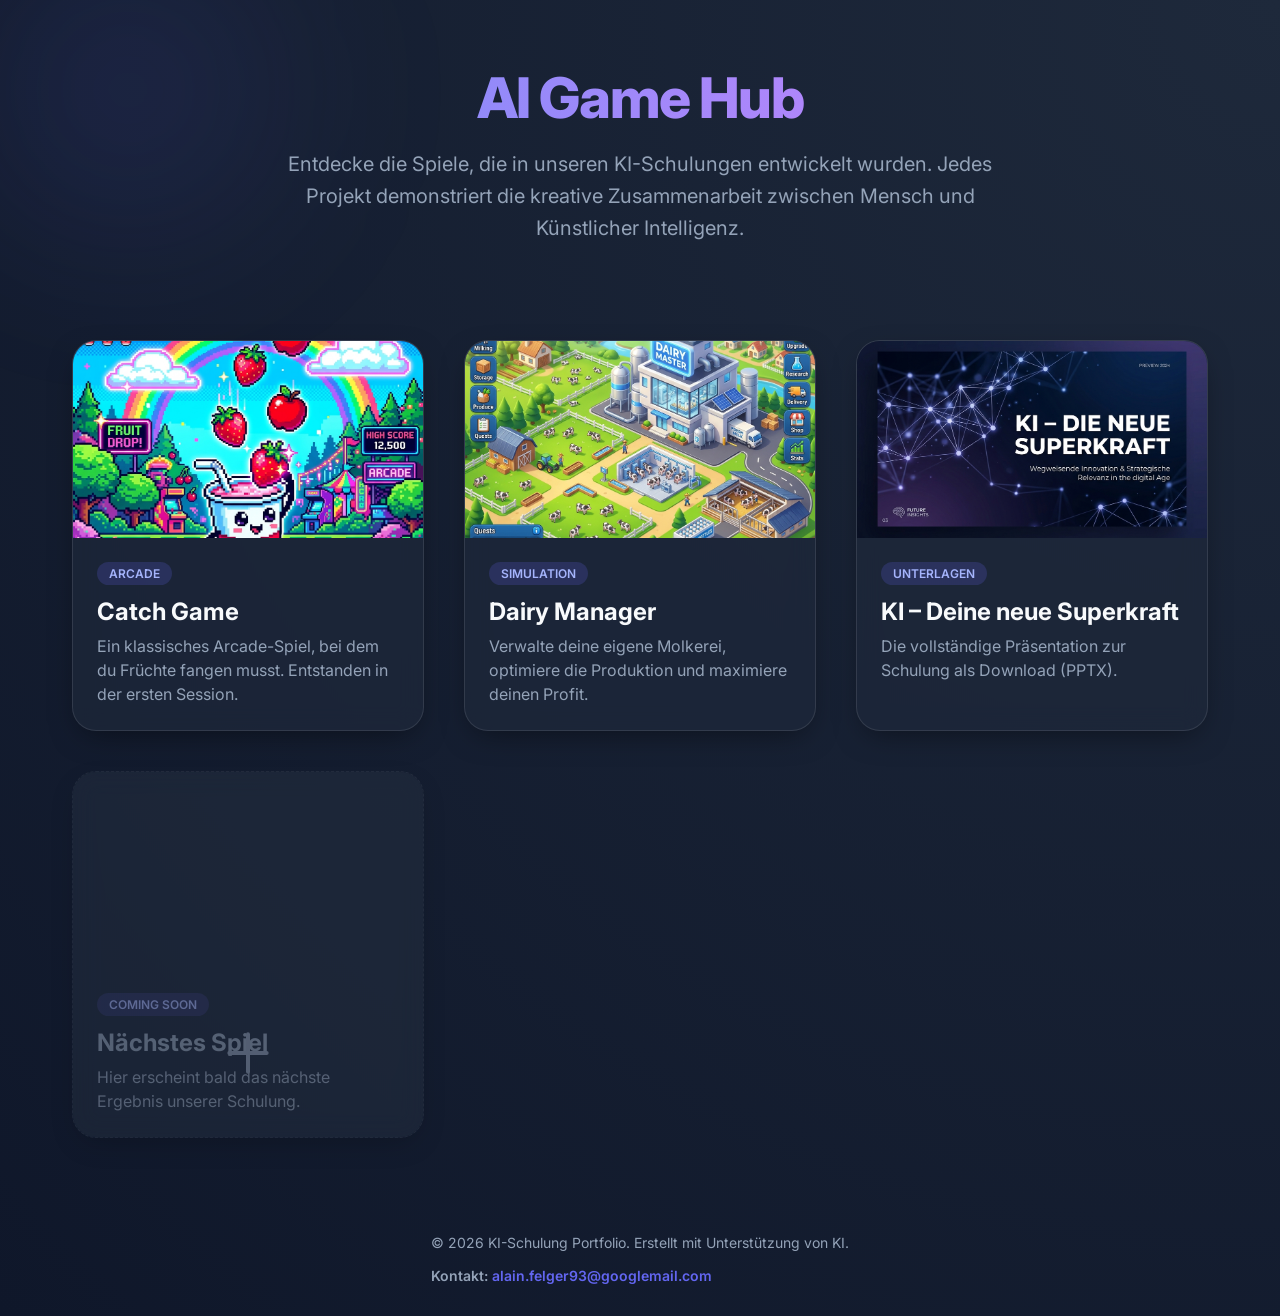
==== index.html @ 840a7109 "inital commit" ====
<!DOCTYPE html>
<html lang="de">
<head>
    <meta charset="UTF-8">
    <meta name="viewport" content="width=device-width, initial-scale=1.0">
    <title>KI-Schulung Game Hub</title>
    <meta name="description" content="Eine Übersicht der Spiele, die während der KI-Schulungen entstanden sind.">
    <link rel="stylesheet" href="style.css">
    <link rel="preconnect" href="https://fonts.googleapis.com">
    <link rel="preconnect" href="https://fonts.gstatic.com" crossorigin>
    <link href="https://fonts.googleapis.com/css2?family=Inter:wght@400;600;700;800&display=swap" rel="stylesheet">
</head>
<body>
    <header>
        <h1>AI Game Hub</h1>
        <p class="subtitle">Entdecke die Spiele, die in unseren KI-Schulungen entwickelt wurden. Jedes Projekt demonstriert die kreative Zusammenarbeit zwischen Mensch und Künstlicher Intelligenz.</p>
    </header>

    <main class="game-grid">
        <!-- Game 1: Catch Game -->
        <a href="Spiel Gruppe 1/catch_game.html" class="game-card" id="game-catch">
            <div class="card-image-container">
                <img src="assets/catch_game.png" alt="Catch Game Preview" class="card-image">
            </div>
            <div class="card-content">
                <span class="card-tag">Arcade</span>
                <h2 class="card-title">Catch Game</h2>
                <p class="card-description">Ein klassisches Arcade-Spiel, bei dem du Früchte fangen musst. Entstanden in der ersten Session.</p>
            </div>
        </a>

        <!-- Game 2: Dairy Manager -->
        <a href="Spiel Gruppe 2/dairy_manager.html" class="game-card" id="game-dairy">
            <div class="card-image-container">
                <img src="assets/dairy_manager.png" alt="Dairy Manager Preview" class="card-image">
            </div>
            <div class="card-content">
                <span class="card-tag">Simulation</span>
                <h2 class="card-title">Dairy Manager</h2>
                <p class="card-description">Verwalte deine eigene Molkerei, optimiere die Produktion und maximiere deinen Profit.</p>
            </div>
        </a>

        <!-- Presentation -->
        <a href="Präsentation/KI – Deine neue Superkraft im Wandel.pptx" download class="game-card" id="presentation-download">
            <div class="card-image-container">
                <img src="assets/presentation.png" alt="Presentation Preview" class="card-image">
            </div>
            <div class="card-content">
                <span class="card-tag">Unterlagen</span>
                <h2 class="card-title">KI – Deine neue Superkraft</h2>
                <p class="card-description">Die vollständige Präsentation zur Schulung als Download (PPTX).</p>
            </div>
        </a>

        <!-- Placeholder for future games -->
        <div class="game-card" style="opacity: 0.5; cursor: default; border-style: dashed;">
            <div class="card-image-container" style="background: rgba(255,255,255,0.05); display: flex; align-items: center; justify-content: center; height: 100%; position: absolute;">
                <svg width="64" height="64" viewBox="0 0 24 24" fill="none" stroke="currentColor" stroke-width="1.5" stroke-linecap="round" stroke-linejoin="round" style="color: var(--text-muted)"><path d="M12 5v14M5 12h14"/></svg>
            </div>
            <div class="card-content" style="margin-top: 56.25%;">
                <span class="card-tag">Coming Soon</span>
                <h2 class="card-title" style="color: var(--text-muted)">Nächstes Spiel</h2>
                <p class="card-description">Hier erscheint bald das nächste Ergebnis unserer Schulung.</p>
            </div>
        </div>
    </main>

    <footer class="footer">
        <p>&copy; 2026 KI-Schulung Portfolio. Erstellt mit Unterstützung von KI.</p>
        <p style="margin-top: 1rem; font-weight: 600;">Kontakt: <a href="mailto:alain.felger93@googlemail.com" style="color: var(--primary); text-decoration: none;">alain.felger93@googlemail.com</a></p>
    </footer>

    <script>
        // Add a nice ripple effect or simple console log for tracking
        document.querySelectorAll('.game-card').forEach(card => {
            card.addEventListener('click', (e) => {
                if (card.hasAttribute('href')) {
                    console.log('Starting game:', card.querySelector('.card-title').innerText);
                }
            });
        });
    </script>
</body>
</html>
---- style.css ----
:root {
    --primary: #6366f1;
    --primary-hover: #4f46e5;
    --bg-dark: #0f172a;
    --bg-card: rgba(30, 41, 59, 0.7);
    --text-main: #f8fafc;
    --text-muted: #94a3b8;
    --glass-border: rgba(255, 255, 255, 0.1);
    --shadow: 0 10px 30px -10px rgba(0, 0, 0, 0.5);
    --font-sans: 'Inter', system-ui, -apple-system, sans-serif;
}

* {
    margin: 0;
    padding: 0;
    box-sizing: border-box;
}

body {
    background-color: var(--bg-dark);
    color: var(--text-main);
    font-family: var(--font-sans);
    min-height: 100vh;
    display: flex;
    flex-direction: column;
    align-items: center;
    overflow-x: hidden;
    background: radial-gradient(circle at top right, #1e293b, #0f172a);
}

/* Animated background elements */
body::before {
    content: '';
    position: fixed;
    top: -10%;
    left: -10%;
    width: 40%;
    height: 40%;
    background: radial-gradient(circle, rgba(99, 102, 241, 0.15) 0%, transparent 70%);
    z-index: -1;
    filter: blur(80px);
    animation: pulse 15s infinite alternate;
}

@keyframes pulse {
    0% { transform: translate(0, 0) scale(1); }
    100% { transform: translate(20%, 20%) scale(1.2); }
}

header {
    padding: 4rem 2rem;
    text-align: center;
    max-width: 800px;
}

h1 {
    font-size: 3.5rem;
    font-weight: 800;
    margin-bottom: 1rem;
    background: linear-gradient(to right, #818cf8, #c084fc);
    -webkit-background-clip: text;
    -webkit-text-fill-color: transparent;
    letter-spacing: -0.025em;
}

.subtitle {
    font-size: 1.25rem;
    color: var(--text-muted);
    line-height: 1.6;
}

.game-grid {
    display: grid;
    grid-template-columns: repeat(auto-fit, minmax(350px, 1fr));
    gap: 2.5rem;
    padding: 2rem;
    width: 100%;
    max-width: 1200px;
}

.game-card {
    background: var(--bg-card);
    backdrop-filter: blur(12px);
    border: 1px solid var(--glass-border);
    border-radius: 24px;
    overflow: hidden;
    transition: all 0.4s cubic-bezier(0.175, 0.885, 0.32, 1.275);
    cursor: pointer;
    text-decoration: none;
    color: inherit;
    display: flex;
    flex-direction: column;
    box-shadow: var(--shadow);
}

.game-card:hover {
    transform: translateY(-12px) scale(1.02);
    border-color: var(--primary);
    box-shadow: 0 20px 40px -15px rgba(99, 102, 241, 0.4);
}

.card-image-container {
    position: relative;
    width: 100%;
    padding-top: 56.25%; /* 16:9 Aspect Ratio */
    overflow: hidden;
}

.card-image {
    position: absolute;
    top: 0;
    left: 0;
    width: 100%;
    height: 100%;
    object-fit: cover;
    transition: transform 0.5s ease;
}

.game-card:hover .card-image {
    transform: scale(1.1);
}

.card-content {
    padding: 1.5rem;
}

.card-tag {
    display: inline-block;
    padding: 0.25rem 0.75rem;
    background: rgba(99, 102, 241, 0.2);
    color: #a5b4fc;
    font-size: 0.75rem;
    font-weight: 600;
    border-radius: 9999px;
    margin-bottom: 0.75rem;
    text-transform: uppercase;
}

.card-title {
    font-size: 1.5rem;
    font-weight: 700;
    margin-bottom: 0.5rem;
}

.card-description {
    color: var(--text-muted);
    font-size: 1rem;
    line-height: 1.5;
}

.footer {
    margin-top: auto;
    padding: 4rem 2rem 2rem;
    color: var(--text-muted);
    font-size: 0.875rem;
}

@media (max-width: 640px) {
    h1 {
        font-size: 2.5rem;
    }
    .game-grid {
        grid-template-columns: 1fr;
    }
}
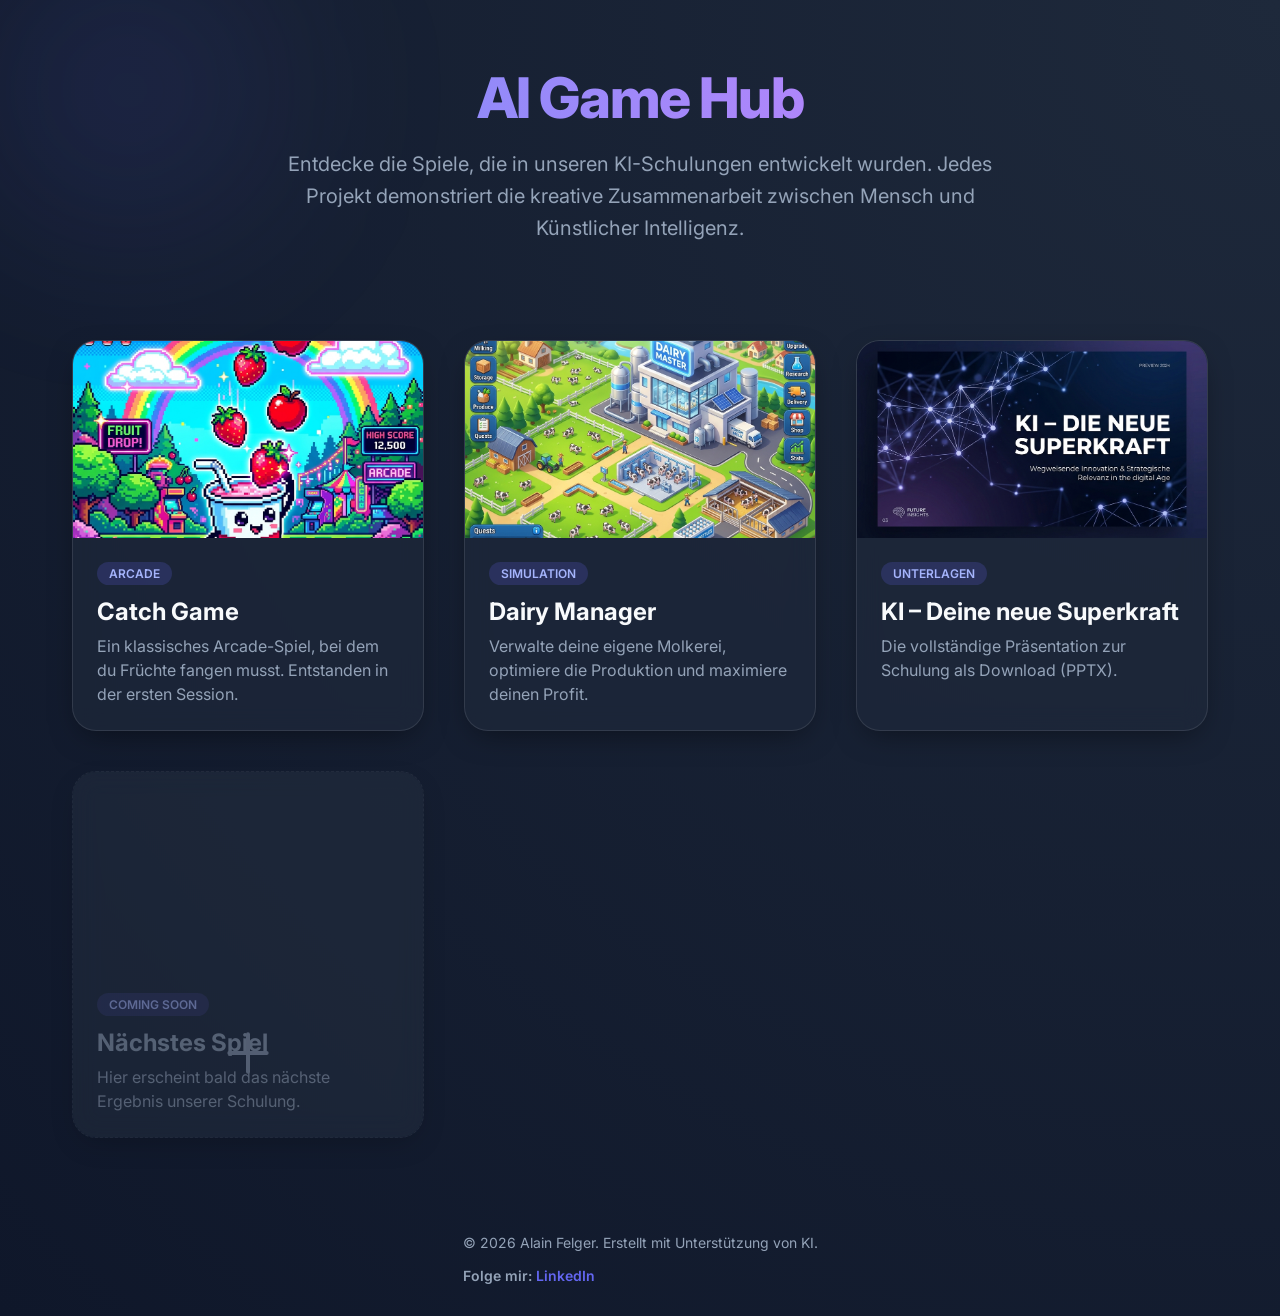
==== commit d94bc2a8: "changed to linkedin" ====
--- a/index.html
+++ b/index.html
@@ -67,8 +67,8 @@
     </main>
 
     <footer class="footer">
-        <p>&copy; 2026 KI-Schulung Portfolio. Erstellt mit Unterstützung von KI.</p>
-        <p style="margin-top: 1rem; font-weight: 600;">Kontakt: <a href="mailto:alain.felger93@googlemail.com" style="color: var(--primary); text-decoration: none;">alain.felger93@googlemail.com</a></p>
+        <p>&copy; 2026 Alain Felger. Erstellt mit Unterstützung von KI.</p>
+        <p style="margin-top: 1rem; font-weight: 600;">Folge mir: <a href="https://www.linkedin.com/in/alain-felger-1b07921a2/" target="_blank" rel="noopener noreferrer" style="color: var(--primary); text-decoration: none;">LinkedIn</a></p>
     </footer>
 
     <script>
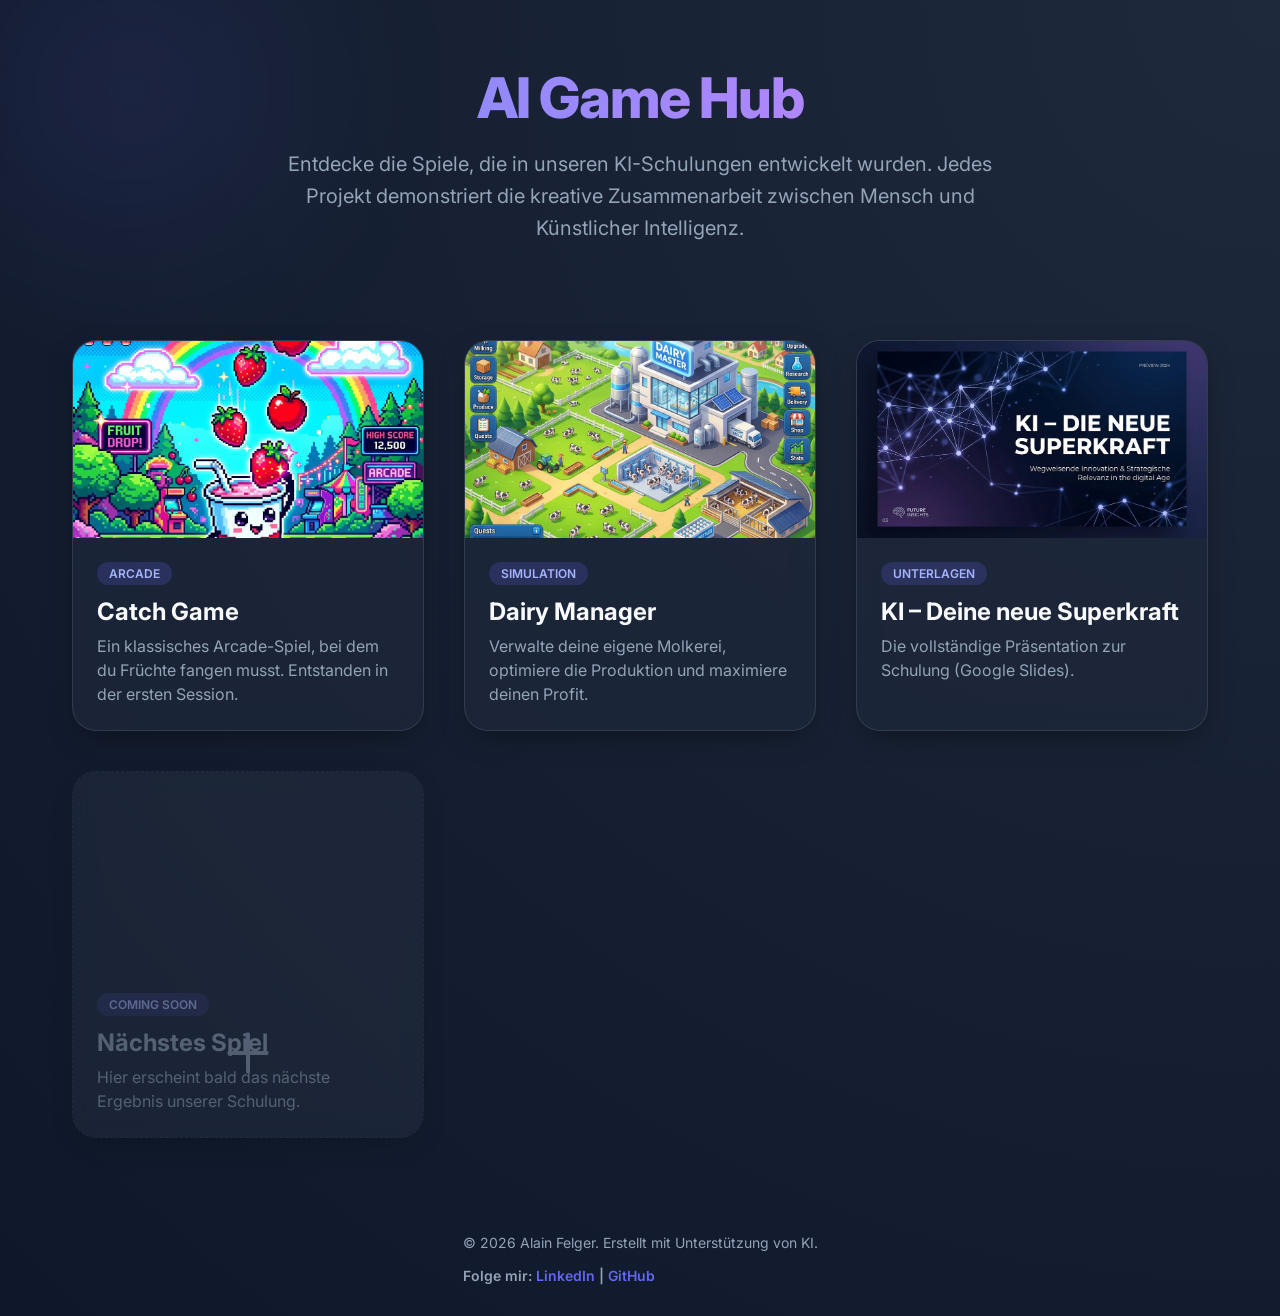
==== commit f7cb4276: "changed: präsentation links now to google added: github profile" ====
--- a/index.html
+++ b/index.html
@@ -42,14 +42,14 @@
         </a>
 
         <!-- Presentation -->
-        <a href="Präsentation/KI – Deine neue Superkraft im Wandel.pptx" download class="game-card" id="presentation-download">
+        <a href="https://docs.google.com/presentation/d/1_X1XuFDBMiJvvnVxrYYvHycBaIAkp0nWIdMmhA-fUtY/edit?usp=sharing" target="_blank" rel="noopener noreferrer" class="game-card" id="presentation-link">
             <div class="card-image-container">
                 <img src="assets/presentation.png" alt="Presentation Preview" class="card-image">
             </div>
             <div class="card-content">
                 <span class="card-tag">Unterlagen</span>
                 <h2 class="card-title">KI – Deine neue Superkraft</h2>
-                <p class="card-description">Die vollständige Präsentation zur Schulung als Download (PPTX).</p>
+                <p class="card-description">Die vollständige Präsentation zur Schulung (Google Slides).</p>
             </div>
         </a>
 
@@ -68,7 +68,7 @@
 
     <footer class="footer">
         <p>&copy; 2026 Alain Felger. Erstellt mit Unterstützung von KI.</p>
-        <p style="margin-top: 1rem; font-weight: 600;">Folge mir: <a href="https://www.linkedin.com/in/alain-felger-1b07921a2/" target="_blank" rel="noopener noreferrer" style="color: var(--primary); text-decoration: none;">LinkedIn</a></p>
+        <p style="margin-top: 1rem; font-weight: 600;">Folge mir: <a href="https://www.linkedin.com/in/alain-felger-1b07921a2/" target="_blank" rel="noopener noreferrer" style="color: var(--primary); text-decoration: none;">LinkedIn</a> | <a href="https://github.com/K0M15" target="_blank" rel="noopener noreferrer" style="color: var(--primary); text-decoration: none;">GitHub</a></p>
     </footer>
 
     <script>
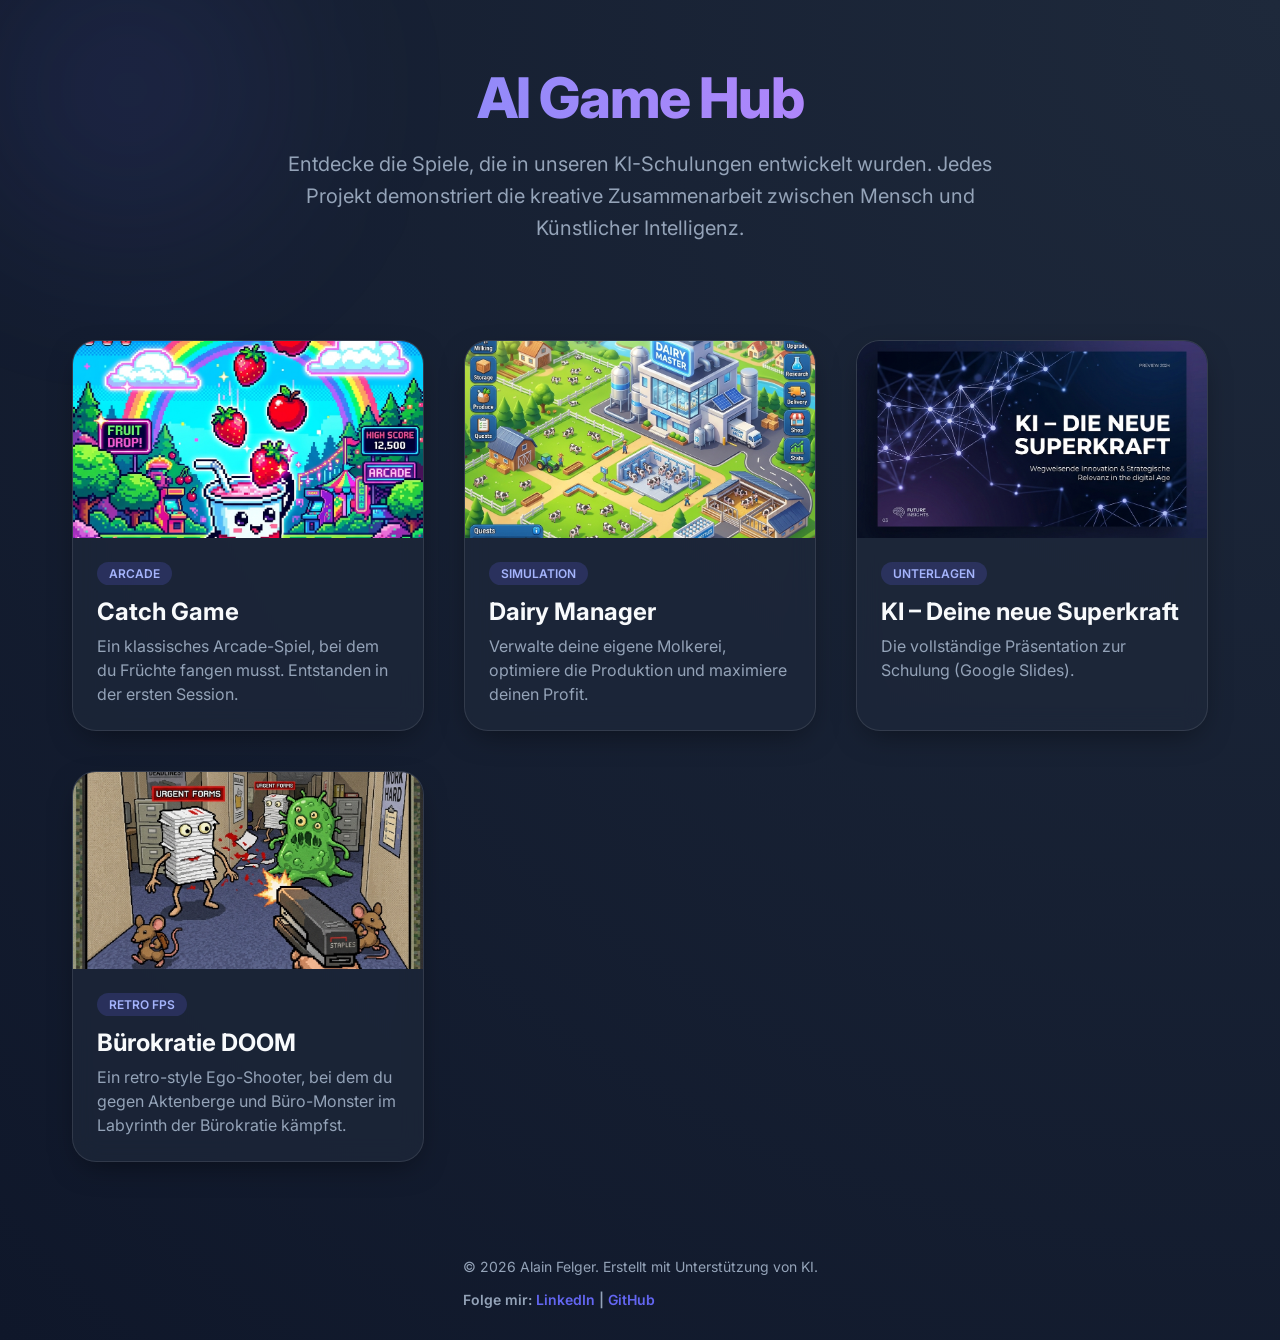
==== commit 044fb26a: "added game 3" ====
--- a/index.html
+++ b/index.html
@@ -53,17 +53,17 @@
             </div>
         </a>
 
-        <!-- Placeholder for future games -->
-        <div class="game-card" style="opacity: 0.5; cursor: default; border-style: dashed;">
-            <div class="card-image-container" style="background: rgba(255,255,255,0.05); display: flex; align-items: center; justify-content: center; height: 100%; position: absolute;">
-                <svg width="64" height="64" viewBox="0 0 24 24" fill="none" stroke="currentColor" stroke-width="1.5" stroke-linecap="round" stroke-linejoin="round" style="color: var(--text-muted)"><path d="M12 5v14M5 12h14"/></svg>
+        <!-- Game 3: Bureaucracy DOOM -->
+        <a href="Spiel Gruppe 3/bureaucracy_doom.html" class="game-card" id="game-doom">
+            <div class="card-image-container">
+                <img src="assets/bureaucracy_doom.png" alt="Bureaucracy DOOM Preview" class="card-image">
             </div>
-            <div class="card-content" style="margin-top: 56.25%;">
-                <span class="card-tag">Coming Soon</span>
-                <h2 class="card-title" style="color: var(--text-muted)">Nächstes Spiel</h2>
-                <p class="card-description">Hier erscheint bald das nächste Ergebnis unserer Schulung.</p>
+            <div class="card-content">
+                <span class="card-tag">Retro FPS</span>
+                <h2 class="card-title">Bürokratie DOOM</h2>
+                <p class="card-description">Ein retro-style Ego-Shooter, bei dem du gegen Aktenberge und Büro-Monster im Labyrinth der Bürokratie kämpfst.</p>
             </div>
-        </div>
+        </a>
     </main>
 
     <footer class="footer">
